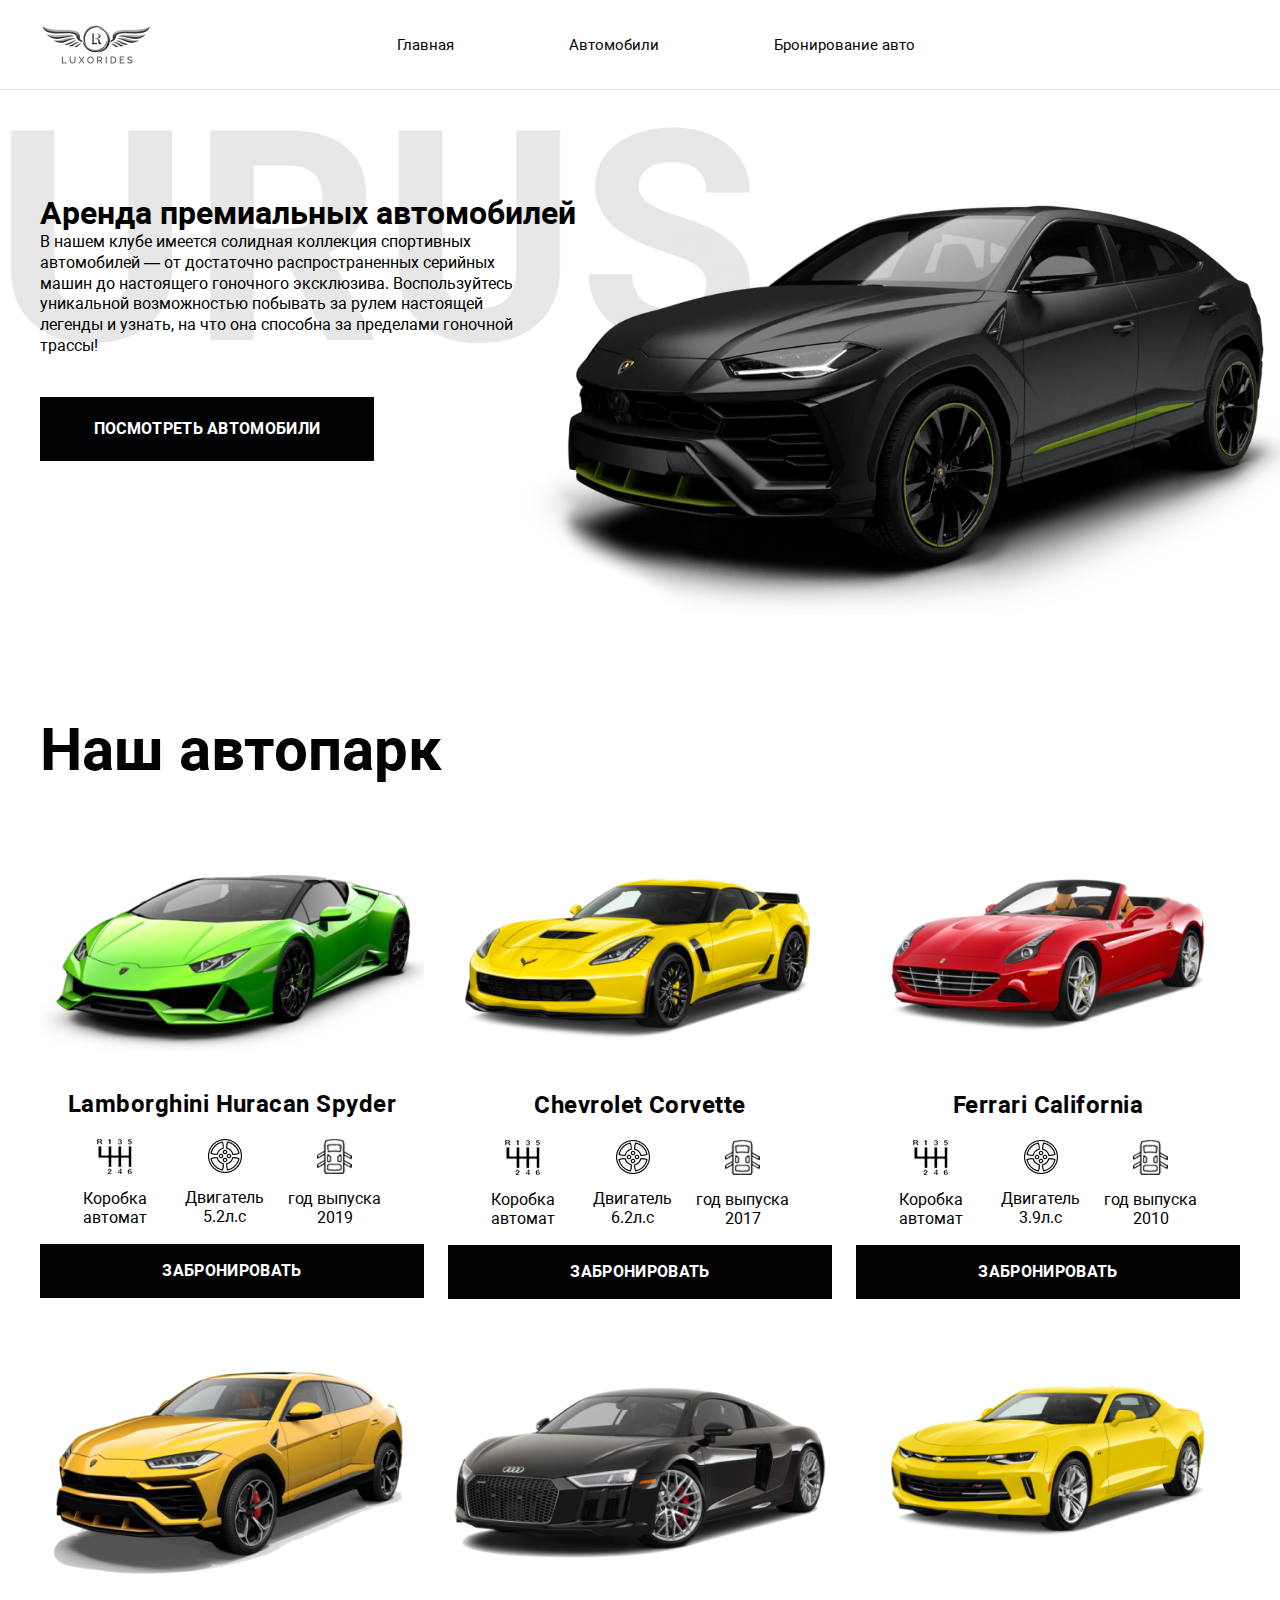
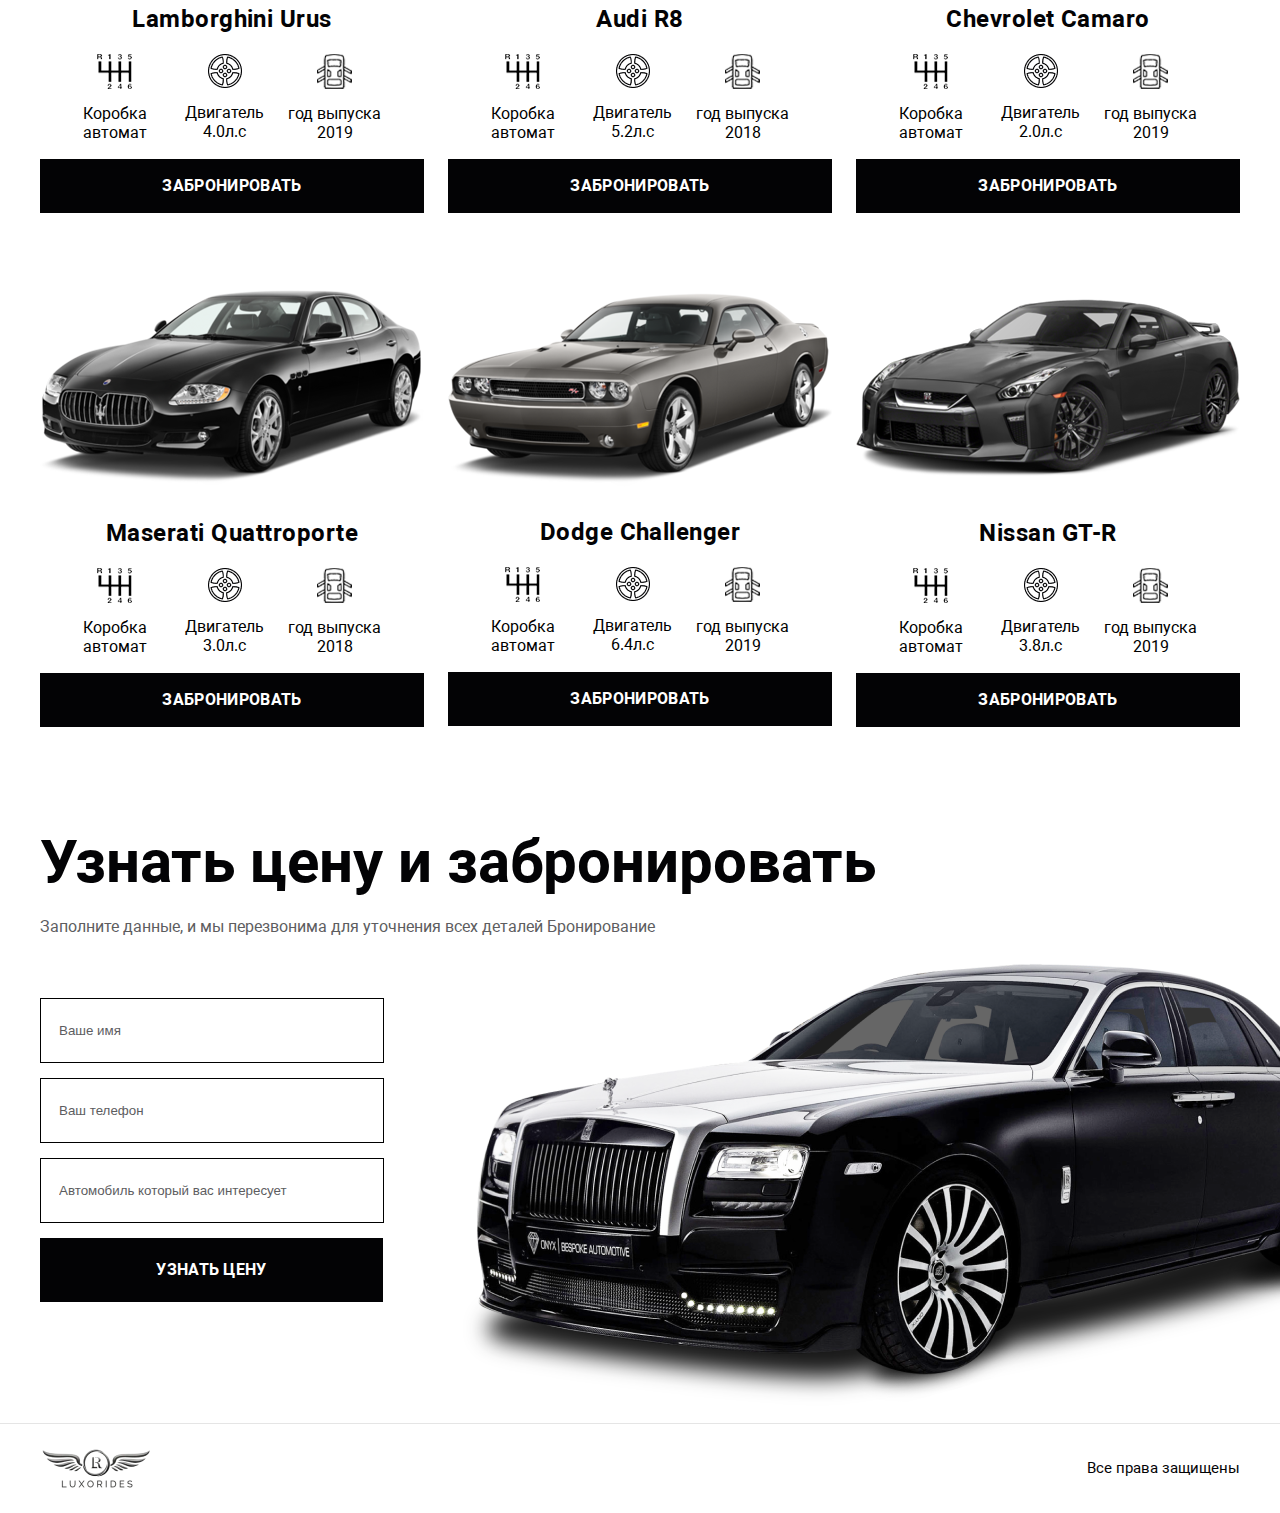
==== index.html @ 9a267c8f "CarsShop" ====
<!DOCTYPE html>
<html lang="en">
<head>
    <meta charset="UTF-8">
    <meta http-equiv="X-UA-Compatible" content="IE=edge">
    <meta name="viewport" content="width=device-width, initial-scale=1.0">
    <link rel="stylesheet" href="style/style.css">
    <title>Аренда премиальных автомобилей</title>
</head>
<body>
    <header class="head">
        <div class="container">
            <div class="logo">
            <img src="Img/logo.png" alt="logo">
            </div>
            <nav class="menu">
                <ul>
                    <li class="menu__item">
                        <a href="#">Главная</a>
                    </li>
                    <li class="menu__item">
                        <a href="#cars">Автомобили</a>
                    </li>
                    <li class="menu__item">
                        <a href="#prise">Бронирование авто</a>
                    </li>
                </ul>
            </nav>
        </div>

    </header>
    <section class="main">
        <div class="container">
            <div class="main-info">
                <h1 class="main-titl">Аренда премиальных автомобилей</h1>
                <div class="main-text">В нашем клубе имеется солидная коллекция спортивных автомобилей — от достаточно распространенных серийных машин до настоящего гоночного эксклюзива. Воспользуйтесь уникальной возможностью побывать за рулем настоящей легенды и узнать, на что она способна за пределами гоночной трассы!</div>
            </div>
            <div class="main-action">
                <button class="button" id="main-action">Посмотреть автомобили</button>
            </div>
        </div>
    </section>
    <section class="cars" id="cars">
        <div class="container">
            <h2 class="sub-title">Наш автопарк</h2>
            <div class="cars-items">
                <div class="car-item">
                    <div class="car-item-image">
                        <img src="Img/1.png" alt="car">
                    </div>
                    <div class="car-item-title">Lamborghini Huracan Spyder</div>
                    <div class="car-item-info">
                        <div class="car-item-point">
                            <img src="Img/transmission.png" alt="Gear">
                            <div>Коробка</div>
                            <div>автомат</div>
                        </div>
                        <div class="car-item-point">
                            <img src="Img/wheel.png" alt="wheel">
                            <div>Двигатель</div>
                            <div>5.2л.с</div>
                        </div>
                        <div class="car-item-point">
                            <img src="Img/year.png" alt="year">
                            <div>год выпуска</div>
                            <div>2019</div>
                        </div>
                    </div>
                    <div class="car-item-action">
                        <button class="button car-button"> Забронировать</button>
                    </div>
                </div>
                <div class="car-item">
                    <div class="car-item-image">
                        <img src="Img/2.png" alt="car 2">
                    </div>
                    <div class="car-item-title">Chevrolet Corvette</div>
                    <div class="car-item-info">
                        <div class="car-item-point">
                            <img src="Img/transmission.png" alt="Gear">
                            <div>Коробка</div>
                            <div>автомат</div>
                        </div>
                        <div class="car-item-point">
                            <img src="Img/wheel.png" alt="wheel">
                            <div>Двигатель</div>
                            <div>6.2л.с</div>
                        </div>
                        <div class="car-item-point">
                            <img src="Img/year.png" alt="year">
                            <div>год выпуска</div>
                            <div>2017</div>
                        </div>
                    </div>
                    <div class="car-item-action">
                        <button class="button car-button"> Забронировать</button>
                    </div>
                </div>
                <div class="car-item">
                    <div class="car-item-image">
                        <img src="Img/3.png" alt="car 3">
                    </div>
                    <div class="car-item-title">Ferrari California</div>
                    <div class="car-item-info">
                        <div class="car-item-point">
                            <img src="/Img/transmission.png" alt="Gear">
                            <div>Коробка</div>
                            <div>автомат</div>
                        </div>
                        <div class="car-item-point">
                            <img src="Img/wheel.png" alt="wheel">
                            <div>Двигатель</div>
                            <div>3.9л.с</div>
                        </div>
                        <div class="car-item-point">
                            <img src="Img/year.png" alt="year">
                            <div>год выпуска</div>
                            <div>2010</div>
                        </div>
                    </div>
                    <div class="car-item-action">
                        <button class="button car-button"> Забронировать</button>
                    </div>
                </div>
                <div class="car-item">
                    <div class="car-item-image">
                        <img src="Img/4.png" alt="car 4">
                    </div>
                    <div class="car-item-title">Lamborghini Urus</div>
                    <div class="car-item-info">
                        <div class="car-item-point">
                            <img src="Img/transmission.png" alt="Gear">
                            <div>Коробка</div>
                            <div>автомат</div>
                        </div>
                        <div class="car-item-point">
                            <img src="Img/wheel.png" alt="wheel">
                            <div>Двигатель</div>
                            <div>4.0л.с</div>
                        </div>
                        <div class="car-item-point">
                            <img src="Img/year.png" alt="year">
                            <div>год выпуска</div>
                            <div>2019</div>
                        </div>
                    </div>
                    <div class="car-item-action">
                        <button class="button car-button"> Забронировать</button>
                    </div>
                </div>
                <div class="car-item">
                    <div class="car-item-image">
                        <img src="Img/5.png" alt="car 5">
                    </div>
                    <div class="car-item-title">Audi R8</div>
                    <div class="car-item-info">
                        <div class="car-item-point">
                            <img src="Img/transmission.png" alt="Gear">
                            <div>Коробка</div>
                            <div>автомат</div>
                        </div>
                        <div class="car-item-point">
                            <img src="Img/wheel.png" alt="wheel">
                            <div>Двигатель</div>
                            <div>5.2л.с</div>
                        </div>
                        <div class="car-item-point">
                            <img src="Img/year.png" alt="year">
                            <div>год выпуска</div>
                            <div>2018</div>
                        </div>
                    </div>
                    <div class="car-item-action">
                        <button class="button car-button"> Забронировать</button>
                    </div>
                </div>
                <div class="car-item">
                    <div class="car-item-image">
                        <img src="Img/6.png" alt="car 6">
                    </div>
                    <div class="car-item-title">Chevrolet Camaro</div>
                    <div class="car-item-info">
                        <div class="car-item-point">
                            <img src="Img/transmission.png" alt="Gear">
                            <div>Коробка</div>
                            <div>автомат</div>
                        </div>
                        <div class="car-item-point">
                            <img src="Img/wheel.png" alt="wheel">
                            <div>Двигатель</div>
                            <div>2.0л.с</div>
                        </div>
                        <div class="car-item-point">
                            <img src="Img/year.png" alt="year">
                            <div>год выпуска</div>
                            <div>2019</div>
                        </div>
                    </div>
                    <div class="car-item-action">
                        <button class="button car-button"> Забронировать</button>
                    </div>
                </div>
                <div class="car-item">
                    <div class="car-item-image">
                        <img src="Img/7.png" alt="car 7">
                    </div>
                    <div class="car-item-title">Maserati Quattroporte</div>
                    <div class="car-item-info">
                        <div class="car-item-point">
                            <img src="Img/transmission.png" alt="Gear">
                            <div>Коробка</div>
                            <div>автомат</div>
                        </div>
                        <div class="car-item-point">
                            <img src="Img/wheel.png" alt="wheel">
                            <div>Двигатель</div>
                            <div>3.0л.с</div>
                        </div>
                        <div class="car-item-point">
                            <img src="Img/year.png" alt="year">
                            <div>год выпуска</div>
                            <div>2018</div>
                        </div>
                    </div>
                    <div class="car-item-action">
                        <button class="button car-button"> Забронировать</button>
                    </div>
                </div>
                <div class="car-item">
                    <div class="car-item-image">
                        <img src="Img/8.png" alt="car 8">
                    </div>
                    <div class="car-item-title">Dodge Challenger</div>
                    <div class="car-item-info">
                        <div class="car-item-point">
                            <img src="Img/transmission.png" alt="Gear">
                            <div>Коробка</div>
                            <div>автомат</div>
                        </div>
                        <div class="car-item-point">
                            <img src="Img/wheel.png" alt="wheel">
                            <div>Двигатель</div>
                            <div>6.4л.с</div>
                        </div>
                        <div class="car-item-point">
                            <img src="Img/year.png" alt="year">
                            <div>год выпуска</div>
                            <div>2019</div>
                        </div>
                    </div>
                    <div class="car-item-action">
                        <button class="button car-button"> Забронировать</button>
                    </div>
                </div>
                <div class="car-item">
                    <div class="car-item-image">
                        <img src="Img/9.png" alt="car 9">
                    </div>
                    <div class="car-item-title">Nissan GT-R </div>
                    <div class="car-item-info">
                        <div class="car-item-point">
                            <img src="Img/transmission.png" alt="Gear">
                            <div>Коробка</div>
                            <div>автомат</div>
                        </div>
                        <div class="car-item-point">
                            <img src="Img/wheel.png" alt="wheel">
                            <div>Двигатель</div>
                            <div>3.8л.с</div>
                        </div>
                        <div class="car-item-point">
                            <img src="Img/year.png" alt="year">
                            <div>год выпуска</div>
                            <div>2019</div>
                        </div>
                    </div>
                    <div class="car-item-action">
                        <button class="button car-button"> Забронировать</button>
                    </div>
                </div>
            </div>
        </div>
        </div>
    </section>
    <section class="prise" id="prise">
        <div class="container">
            <h2 class="sub-title">Узнать цену и забронировать</h2>
            <div class="prise-text">
                Заполните данные, и мы перезвонима для уточнения всех деталей Бронирование
            </div>
            <form action="" class="prise-form">
                <input type="text" class="prise-input" id="name" placeholder="Ваше имя">
                <input type="text" class="prise-input" id="phone" placeholder="Ваш телефон">
                <input type="text" class="prise-input" id="car" placeholder="Автомобиль который вас интересует">
                <button class="button" type="button" id="prise-action">Узнать цену</button>
            </form>
            <img src="Img/rolls.png" alt="rolls" class="prise-image">
        </div>
    </section>
    <footer class="footer">
        <div class="container">
            <div class="logo">
                <img src="Img/logo.png" alt="logo">
                </div>
                <div class="riht">Все права защищены
                </div>
        </div>
    </footer>
    <script src="scripts/script.js"></script>
</body>
</html>
---- style/style.css ----
* {
  margin: 0;
  padding: 0;
}
@font-face {
  font-family: Roboto;
  src: url(../Fonts/Roboto.ttf);
}

@font-face {
  font-family: Roboto;
  src: url(../Fonts/Robotobold.ttf);
  font-weight: bold;
}
body {
  font-family: Roboto, sans-serif;
}

.head {
  border-bottom: 1px solid #e5e5e5;
  padding: 25px;
}

.container {
  max-width: 1200px;
  margin: 0 auto;
}

.head .container {
  display: flex;
  align-items: center;
}

.logo img {
  vertical-align: bottom;
}

.menu {
  margin-left: 244px;
}

.menu ul {
  list-style: none;
  display: flex;
}

.menu__item {
  margin-right: 115px;
}

.menu__item a {
  font-size: 15px;
  color: #030305;
  text-decoration: none;
}

.menu__item a:hover {
  border-bottom: 2px solid black;
}

.main {
  background-image: url(../Img/background.png);
  background-position: center;
  background-size: cover;
  padding: 104px 0 154px 0;
}

.main-info {
  max-width: 855px;
}
.main-title {
  font-weight: bold;
  font-size: 80px;
  line-height: 110%;
  color: #030305;
  margin-bottom: 40px;
}

.main-text {
  font-size: 16px;
  line-height: 130%;
  margin-bottom: 40px;
  max-width: 502px;
}

.button {
  padding: 20px;
  width: 334px;
  height: 64px;
  background: #030305;
  border: 0;
  box-sizing: border-box;
  text-align: center;
  font-weight: bold;
  font-family: "Roboto";
  font-style: normal;
  font-weight: bold;
  font-size: 16px;
  line-height: 150%;
  letter-spacing: 0.02em;
  text-transform: uppercase;
  color: #ffffff;
  transition: background-color 0.5s;
}
.button:hover {
  cursor: pointer;
  background: #575757;
}

.cars {
  padding: 100px 0;
}
.sub-title {
  font-weight: bold;
  font-size: 60px;
  line-height: 70px;
  color: #030305;
}

.cars-items {
  display: flex;
  flex-wrap: wrap;
  align-items: center;
  justify-content: space-between;
}

.car-item {
  max-width: 384px;
  text-align: center;
  margin-top: 40px;
}

.car-item-image:hover img {
  transform: scale(1.2);
}
.car-item-image img {
  vertical-align: bottom;
  transition: all 0.3s;
}

.car-item-title {
  font-weight: bold;
  font-size: 24px;
  line-height: 150%;
  letter-spacing: 0.02em;
  color: #030305;
  padding: 15px 0 17px 0;
}

.car-item-info {
  display: inline-flex;
  margin-right: 15px;
}

.car-item-info:last-child {
  margin-right: 0;
}
.car-item-point {
  width: 110px;
  height: 92px;
}

.car-item-point img {
  margin-bottom: 11px;
}

.car-item-action {
  margin-top: 13px;
}

.car-item-action .button {
  width: 100%;
  padding: 15px;
  height: 54px;
}

.car-item-point > .div:nth-child(2) {
  font-weight: bold;
}
.prise {
  overflow: hidden;
}
.prise .container {
  position: relative;
  padding-bottom: 121px;
}
.prise .sub-title {
  margin-bottom: 20px;
}
.prise-text {
  margin-bottom: 60px;
  font-size: 16px;
  line-height: 130%;
  color: #5d5d5f;
}
.prise-form {
  max-width: 343px;
}
.prise-input {
  padding: 22px 18px;
  width: 344px;
  height: 65px;
  background: #ffffff;
  border: 1px solid black;
  box-sizing: border-box;
  color: #000000;
  outline: none;
  margin-bottom: 15px;
}
.prise-input::placeholder {
  color: #5d5d5f;
}
.prise .button {
  width: 100%;
}
.prise-image {
  position: absolute;
  bottom: 0;
  left: 401px;
}
.footer {
  border-top: 1px solid #e5e5e5;
  padding: 25px;
}

.footer .container {
  display: flex;
  align-items: center;
  justify-content: space-between;
}
.riht {
  font-size: 15px;
  color: #030305;
}
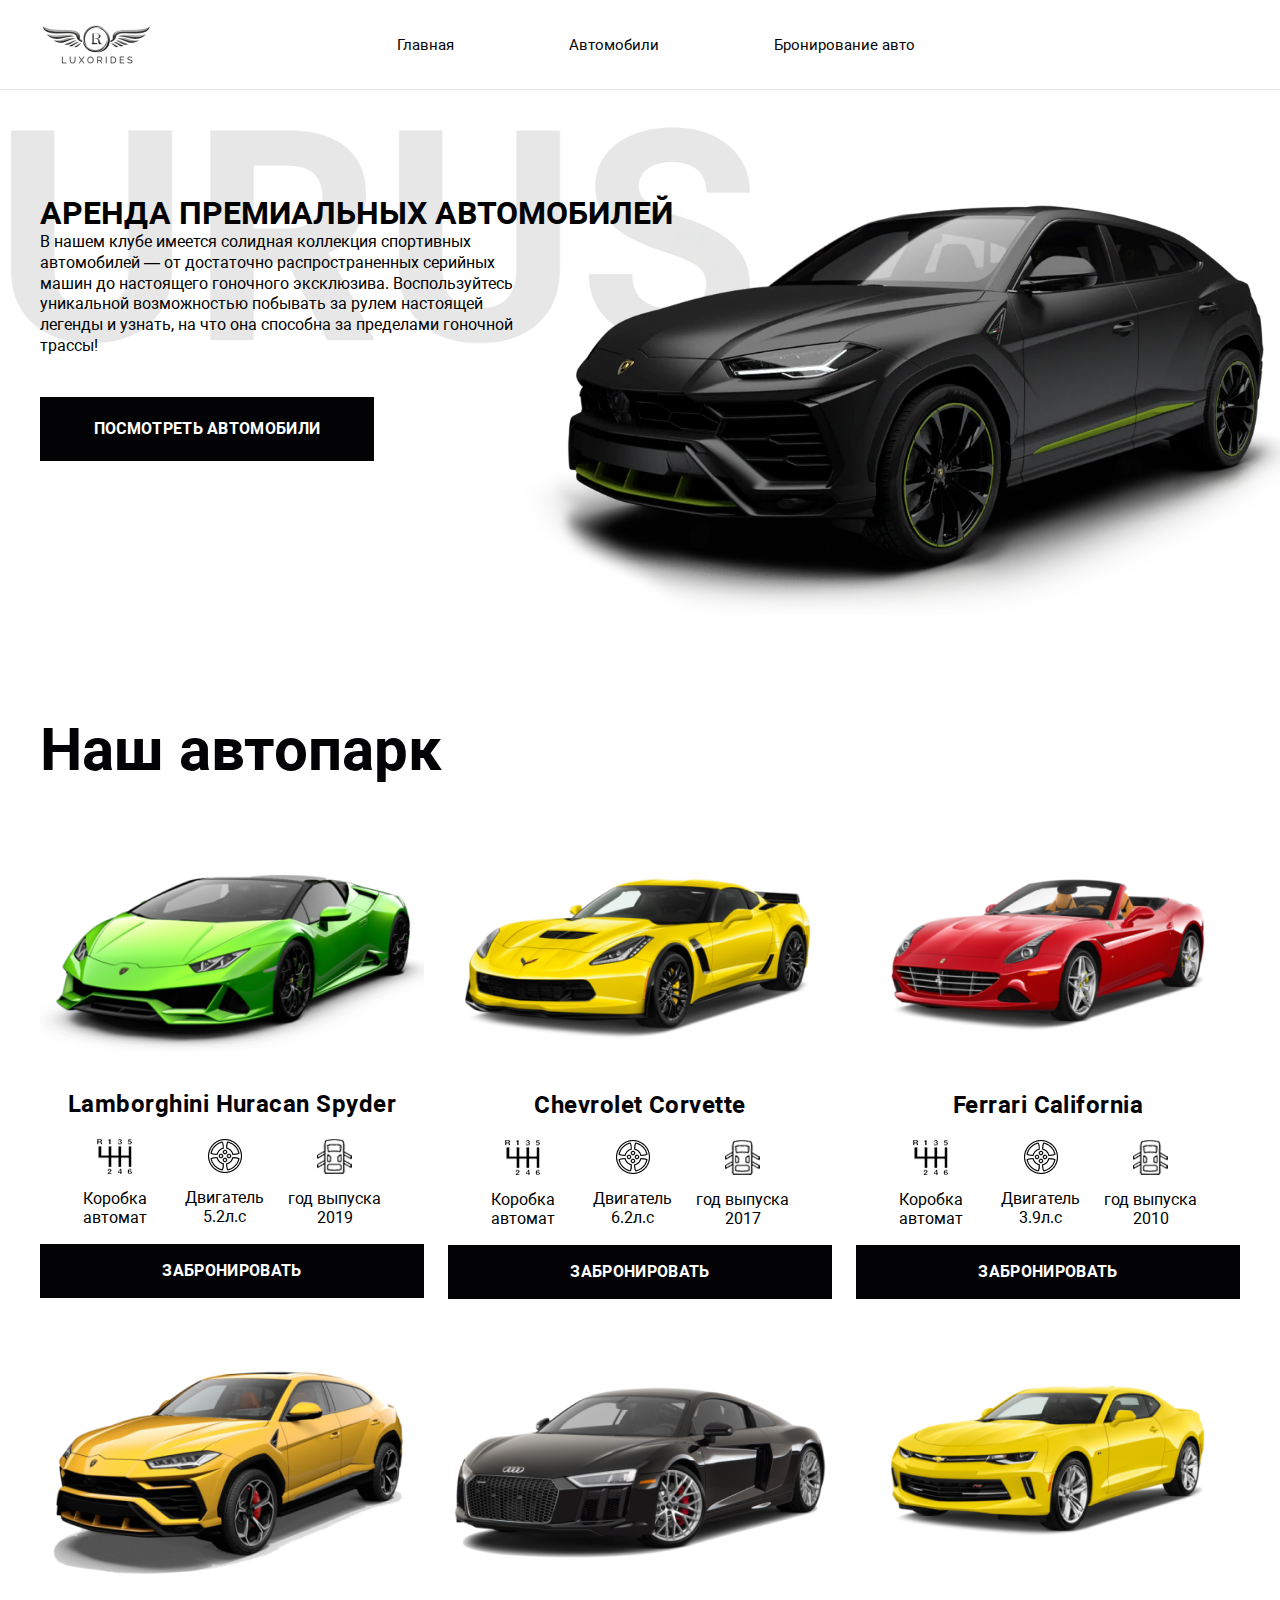
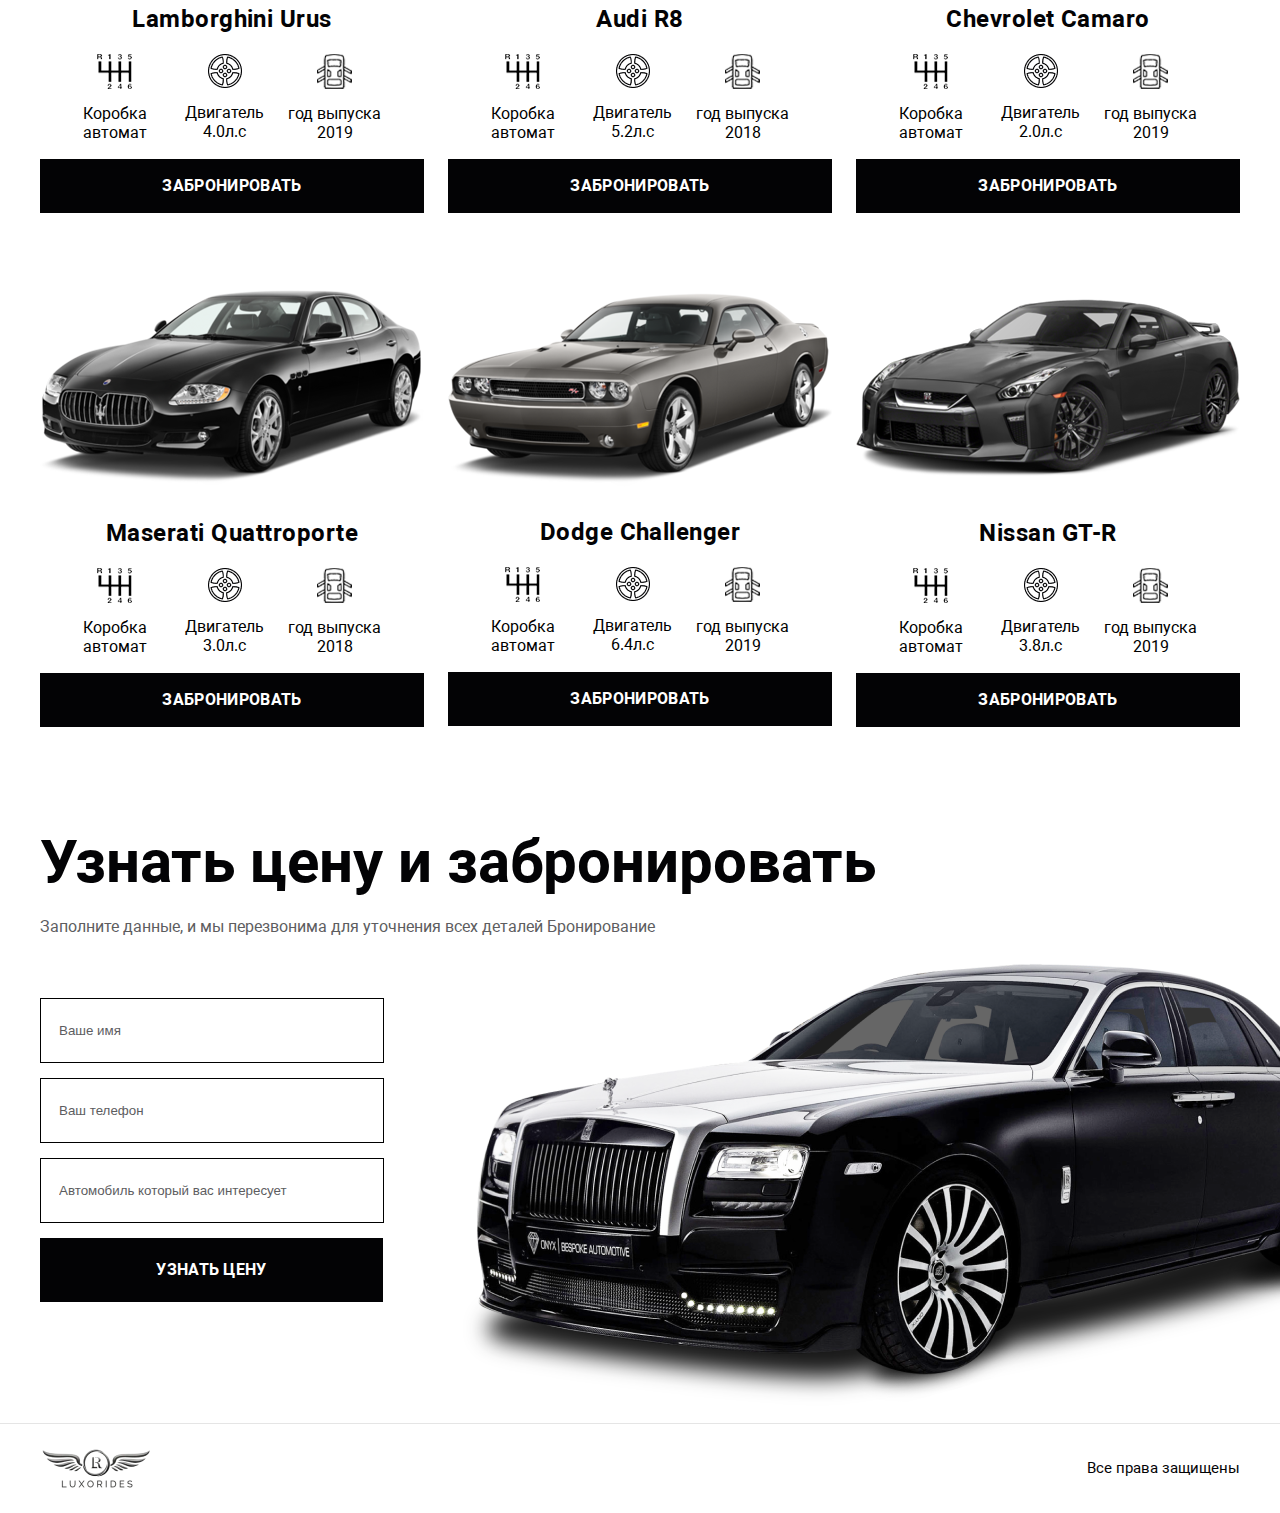
==== commit 6979704e: "cars shop ver1.0" ====
--- a/index.html
+++ b/index.html
@@ -32,7 +32,7 @@
     <section class="main">
         <div class="container">
             <div class="main-info">
-                <h1 class="main-titl">Аренда премиальных автомобилей</h1>
+                <h1 class="main-titl">АРЕНДА ПРЕМИАЛЬНЫХ АВТОМОБИЛЕЙ</h1>
                 <div class="main-text">В нашем клубе имеется солидная коллекция спортивных автомобилей — от достаточно распространенных серийных машин до настоящего гоночного эксклюзива. Воспользуйтесь уникальной возможностью побывать за рулем настоящей легенды и узнать, на что она способна за пределами гоночной трассы!</div>
             </div>
             <div class="main-action">
